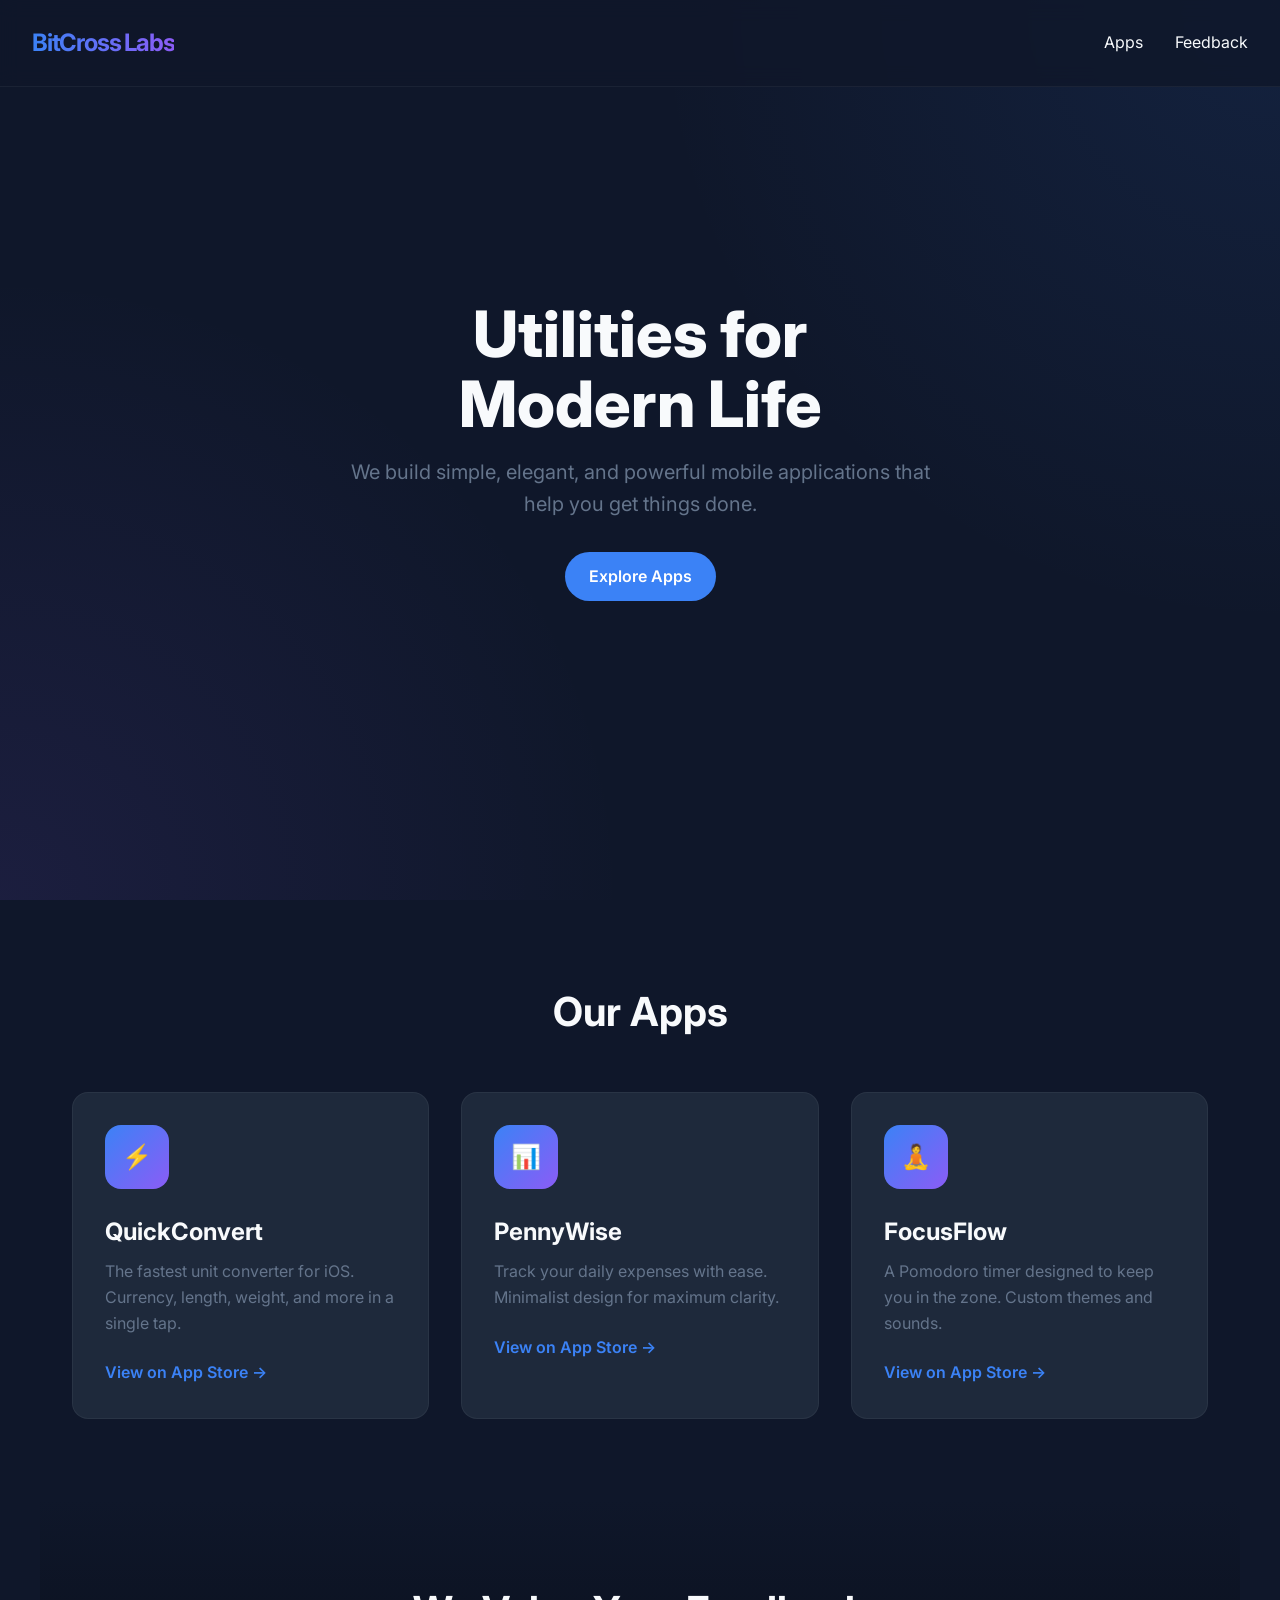
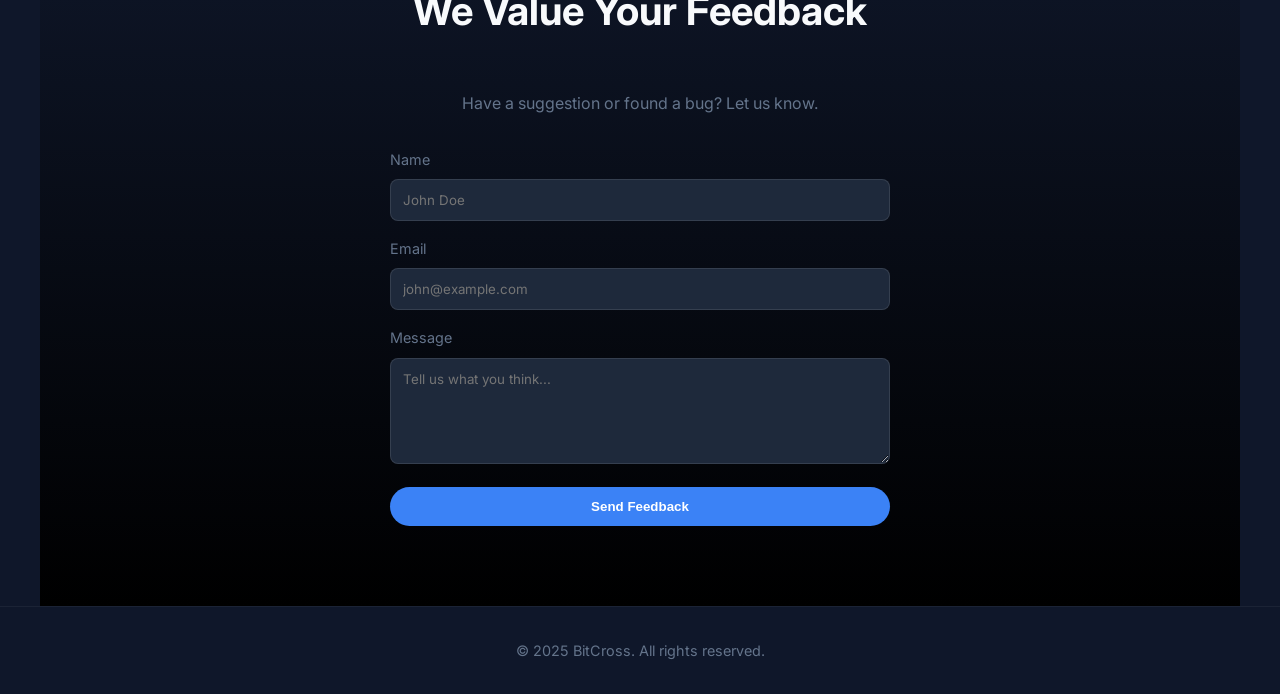
==== index.html @ 93db675d "Initial commit" ====
<!DOCTYPE html>
<html lang="en">

<head>
    <meta charset="UTF-8">
    <meta name="viewport" content="width=device-width, initial-scale=1.0">
    <title>BitCross | Utility Apps</title>
    <meta name="description" content="Simple, powerful utility apps for your everyday needs.">
    <link rel="preconnect" href="https://fonts.googleapis.com">
    <link rel="preconnect" href="https://fonts.gstatic.com" crossorigin>
    <link href="https://fonts.googleapis.com/css2?family=Inter:wght@400;600;700;800&display=swap" rel="stylesheet">
    <link rel="stylesheet" href="style.css">
</head>

<body>
    <header>
        <a href="#" class="logo">BitCross Labs</a>
        <nav>
            <ul>
                <li><a href="#apps">Apps</a></li>
                <li><a href="#feedback">Feedback</a></li>
            </ul>
        </nav>
    </header>

    <section class="hero">
        <h1>Utilities for<br>Modern Life</h1>
        <p>We build simple, elegant, and powerful mobile applications that help you get things done.</p>
        <a href="#apps" class="btn">Explore Apps</a>
    </section>

    <section id="apps" class="section">
        <h2 class="section-title">Our Apps</h2>
        <div class="apps-grid">
            <!-- Placeholder App 1 -->
            <div class="app-card">
                <div class="app-icon">⚡</div>
                <h3>QuickConvert</h3>
                <p>The fastest unit converter for iOS. Currency, length, weight, and more in a single tap.</p>
                <a href="#" class="app-link">View on App Store &rarr;</a>
            </div>

            <!-- Placeholder App 2 -->
            <div class="app-card">
                <div class="app-icon">📊</div>
                <h3>PennyWise</h3>
                <p>Track your daily expenses with ease. Minimalist design for maximum clarity.</p>
                <a href="#" class="app-link">View on App Store &rarr;</a>
            </div>

            <!-- Placeholder App 3 -->
            <div class="app-card">
                <div class="app-icon">🧘</div>
                <h3>FocusFlow</h3>
                <p>A Pomodoro timer designed to keep you in the zone. Custom themes and sounds.</p>
                <a href="#" class="app-link">View on App Store &rarr;</a>
            </div>
        </div>
    </section>

    <section id="feedback" class="section feedback">
        <h2 class="section-title">We Value Your Feedback</h2>
        <p style="color: var(--secondary-color); margin-bottom: 2rem;">Have a suggestion or found a bug? Let us know.
        </p>

        <form class="feedback-form" action="mailto:support@bitcross.com" method="POST" enctype="text/plain">
            <div class="input-group">
                <label for="name">Name</label>
                <input type="text" id="name" name="name" required placeholder="John Doe">
            </div>
            <div class="input-group">
                <label for="email">Email</label>
                <input type="email" id="email" name="email" required placeholder="john@example.com">
            </div>
            <div class="input-group">
                <label for="message">Message</label>
                <textarea id="message" name="message" rows="5" required
                    placeholder="Tell us what you think..."></textarea>
            </div>
            <button type="submit" class="btn" style="width: 100%; border: none; cursor: pointer;">Send Feedback</button>
        </form>
    </section>

    <footer>
        <p>&copy; 2025 BitCross. All rights reserved.</p>
    </footer>


    <script src="main.js"></script>
</body>

</html>
---- style.css ----
:root {
  --bg-color: #0f172a;
  --text-color: #f8fafc;
  --primary-color: #3b82f6;
  --secondary-color: #64748b;
  --accent-color: #8b5cf6;
  --card-bg: #1e293b;
  --font-main: 'Inter', sans-serif;
}

* {
  margin: 0;
  padding: 0;
  box-sizing: border-box;
}

body {
  font-family: var(--font-main);
  background-color: var(--bg-color);
  color: var(--text-color);
  line-height: 1.6;
  overflow-x: hidden;
}

a {
  text-decoration: none;
  color: inherit;
  transition: color 0.3s ease;
}

ul {
  list-style: none;
}

/* Header */
header {
  display: flex;
  justify-content: space-between;
  align-items: center;
  padding: 1.5rem 2rem;
  background: rgba(15, 23, 42, 0.8);
  backdrop-filter: blur(10px);
  position: fixed;
  width: 100%;
  top: 0;
  z-index: 1000;
  border-bottom: 1px solid rgba(255, 255, 255, 0.05);
}

.logo {
  font-size: 1.5rem;
  font-weight: 700;
  background: linear-gradient(to right, var(--primary-color), var(--accent-color));
  -webkit-background-clip: text;
  -webkit-text-fill-color: transparent;
  letter-spacing: -0.05em;
}

nav ul {
  display: flex;
  gap: 2rem;
}

nav a:hover {
  color: var(--primary-color);
}

/* Hero Section */
.hero {
  height: 100vh;
  display: flex;
  flex-direction: column;
  justify-content: center;
  align-items: center;
  text-align: center;
  padding: 0 2rem;
  background: radial-gradient(circle at top right, rgba(59, 130, 246, 0.1), transparent 40%),
              radial-gradient(circle at bottom left, rgba(139, 92, 246, 0.1), transparent 40%);
}

.hero h1 {
  font-size: 4rem;
  font-weight: 800;
  margin-bottom: 1rem;
  line-height: 1.1;
}

.hero p {
  font-size: 1.25rem;
  color: var(--secondary-color);
  margin-bottom: 2rem;
  max-width: 600px;
}

.btn {
  display: inline-block;
  padding: 0.75rem 1.5rem;
  background-color: var(--primary-color);
  color: white;
  border-radius: 9999px;
  font-weight: 600;
  transition: transform 0.2s ease, box-shadow 0.2s ease;
}

.btn:hover {
  transform: translateY(-2px);
  box-shadow: 0 4px 12px rgba(59, 130, 246, 0.3);
}

/* Apps Section */
.section {
  padding: 5rem 2rem;
  max-width: 1200px;
  margin: 0 auto;
}

.section-title {
  font-size: 2.5rem;
  font-weight: 700;
  margin-bottom: 3rem;
  text-align: center;
}

.apps-grid {
  display: grid;
  grid-template-columns: repeat(auto-fit, minmax(300px, 1fr));
  gap: 2rem;
}

.app-card {
  background-color: var(--card-bg);
  padding: 2rem;
  border-radius: 1rem;
  border: 1px solid rgba(255, 255, 255, 0.05);
  transition: transform 0.3s ease, border-color 0.3s ease;
}

.app-card:hover {
  transform: translateY(-5px);
  border-color: var(--primary-color);
}

.app-icon {
  width: 64px;
  height: 64px;
  background: linear-gradient(135deg, var(--primary-color), var(--accent-color));
  border-radius: 16px;
  margin-bottom: 1.5rem;
  display: flex;
  align-items: center;
  justify-content: center;
  font-size: 1.5rem;
}

.app-card h3 {
  font-size: 1.5rem;
  margin-bottom: 0.5rem;
}

.app-card p {
  color: var(--secondary-color);
  margin-bottom: 1.5rem;
}

.app-link {
  color: var(--primary-color);
  font-weight: 600;
  display: inline-flex;
  align-items: center;
  gap: 0.5rem;
}

/* Feedback Section */
.feedback {
  text-align: center;
  background: linear-gradient(to bottom, var(--bg-color), #000);
}

.feedback-form {
  max-width: 500px;
  margin: 0 auto;
  display: flex;
  flex-direction: column;
  gap: 1rem;
}

.input-group {
  text-align: left;
}

.input-group label {
  display: block;
  margin-bottom: 0.5rem;
  color: var(--secondary-color);
  font-size: 0.9rem;
}

input, textarea {
  width: 100%;
  padding: 0.75rem;
  background-color: var(--card-bg);
  border: 1px solid rgba(255, 255, 255, 0.1);
  border-radius: 0.5rem;
  color: var(--text-color);
  font-family: inherit;
  transition: border-color 0.3s ease;
}

input:focus, textarea:focus {
  outline: none;
  border-color: var(--primary-color);
}

/* Footer */
footer {
  text-align: center;
  padding: 2rem;
  color: var(--secondary-color);
  font-size: 0.9rem;
  border-top: 1px solid rgba(255, 255, 255, 0.05);
}

/* Responsive */
@media (max-width: 768px) {
  .hero h1 {
    font-size: 2.5rem;
  }
  
  nav {
    display: none; /* Simple mobile menu hidden for MVP */
  }
}
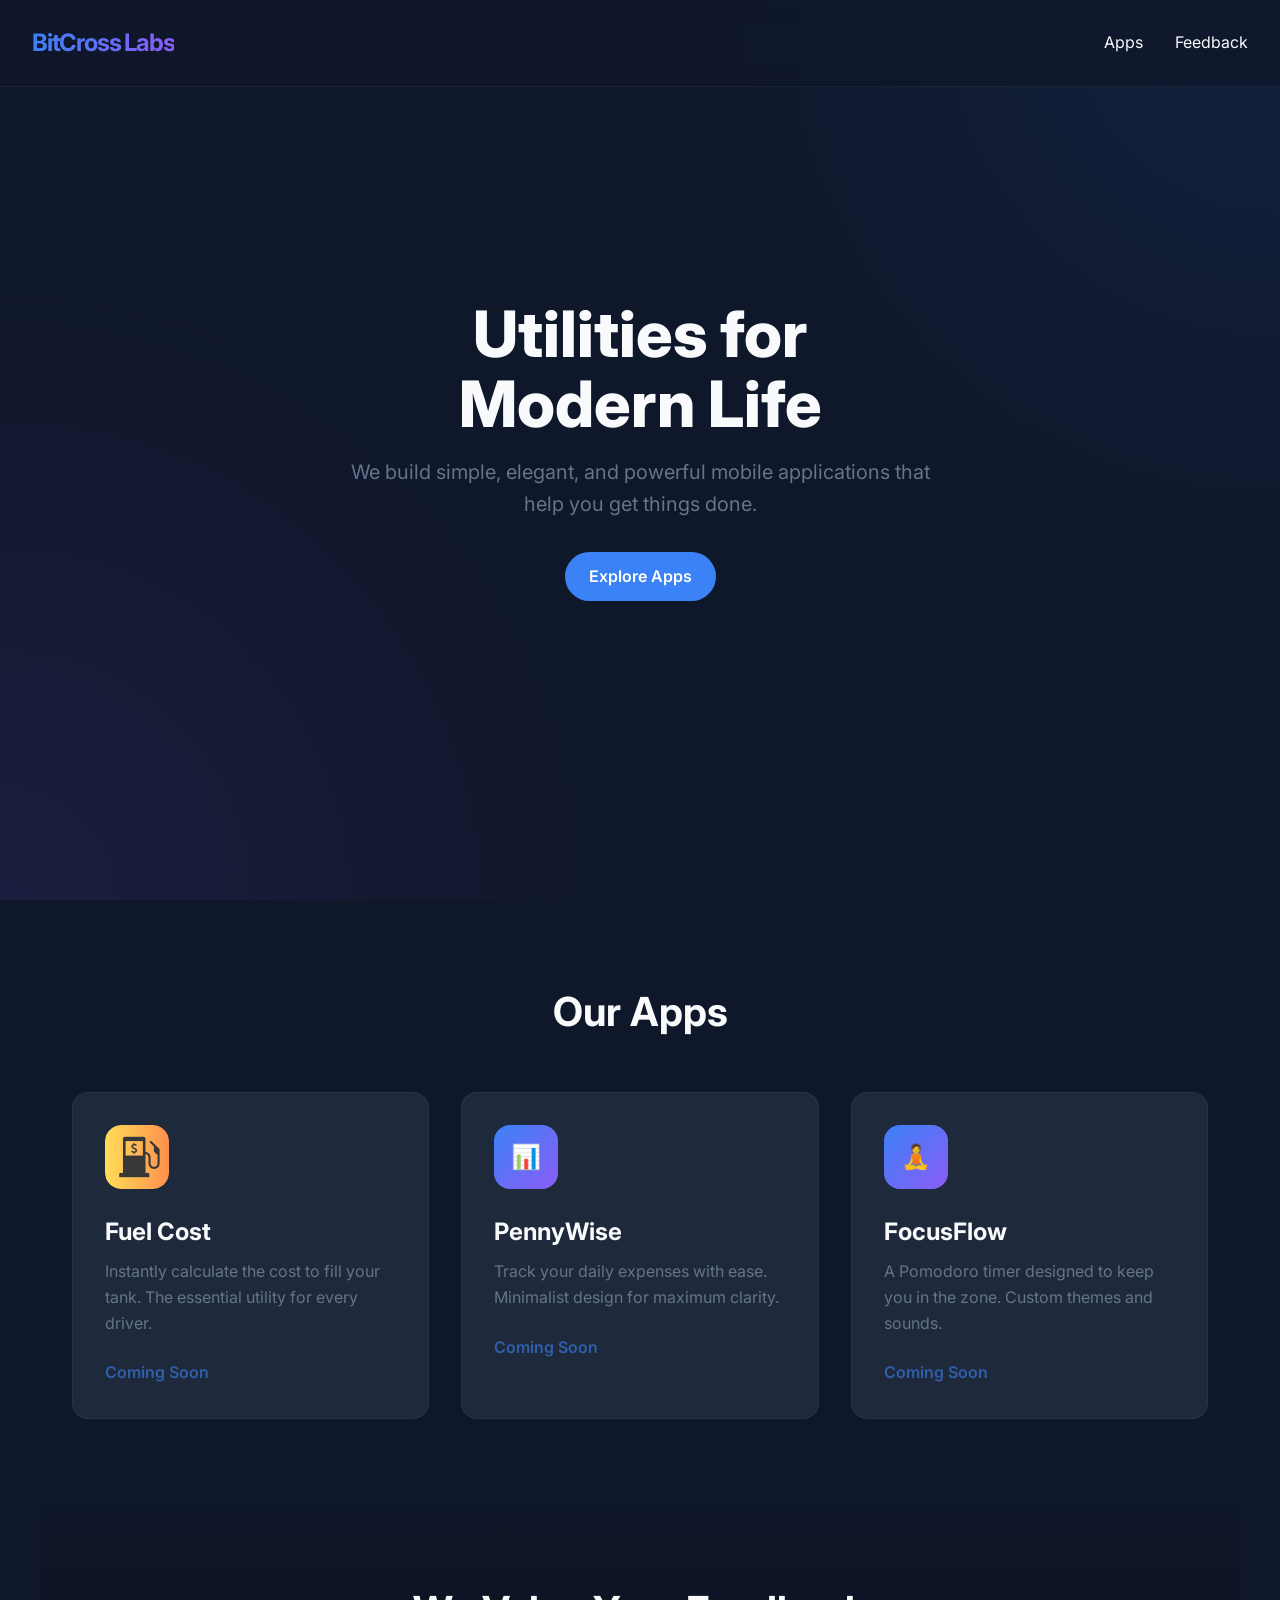
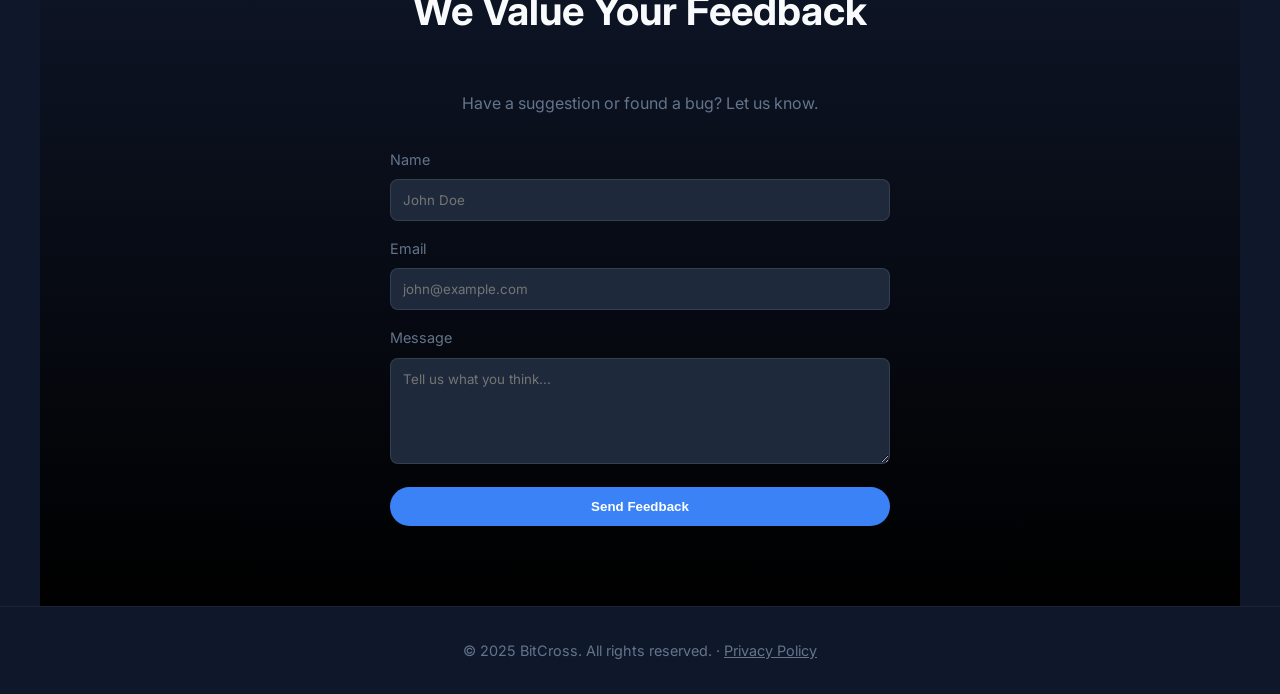
==== commit 52f7bc44: "Adds privacy policy for Fuel Cost app" ====
--- a/index.html
+++ b/index.html
@@ -32,12 +32,15 @@
     <section id="apps" class="section">
         <h2 class="section-title">Our Apps</h2>
         <div class="apps-grid">
-            <!-- Placeholder App 1 -->
+            <!-- Fuel Cost App -->
             <div class="app-card">
-                <div class="app-icon">⚡</div>
-                <h3>QuickConvert</h3>
-                <p>The fastest unit converter for iOS. Currency, length, weight, and more in a single tap.</p>
-                <a href="#" class="app-link">View on App Store &rarr;</a>
+
+                <div class="app-icon img-icon">
+                    <img src="images/fuel-cost-icon.png" alt="Fuel Cost Icon">
+                </div>
+                <h3>Fuel Cost</h3>
+                <p>Instantly calculate the cost to fill your tank. The essential utility for every driver.</p>
+                <span class="app-link disabled">Coming Soon</span>
             </div>
 
             <!-- Placeholder App 2 -->
@@ -45,7 +48,7 @@
                 <div class="app-icon">📊</div>
                 <h3>PennyWise</h3>
                 <p>Track your daily expenses with ease. Minimalist design for maximum clarity.</p>
-                <a href="#" class="app-link">View on App Store &rarr;</a>
+                <span class="app-link disabled">Coming Soon</span>
             </div>
 
             <!-- Placeholder App 3 -->
@@ -53,7 +56,7 @@
                 <div class="app-icon">🧘</div>
                 <h3>FocusFlow</h3>
                 <p>A Pomodoro timer designed to keep you in the zone. Custom themes and sounds.</p>
-                <a href="#" class="app-link">View on App Store &rarr;</a>
+                <span class="app-link disabled">Coming Soon</span>
             </div>
         </div>
     </section>
@@ -63,7 +66,7 @@
         <p style="color: var(--secondary-color); margin-bottom: 2rem;">Have a suggestion or found a bug? Let us know.
         </p>
 
-        <form class="feedback-form" action="mailto:support@bitcross.com" method="POST" enctype="text/plain">
+        <form class="feedback-form" action="mailto:contact@bitcross.app" method="POST" enctype="text/plain">
             <div class="input-group">
                 <label for="name">Name</label>
                 <input type="text" id="name" name="name" required placeholder="John Doe">
@@ -77,12 +80,14 @@
                 <textarea id="message" name="message" rows="5" required
                     placeholder="Tell us what you think..."></textarea>
             </div>
+            <div id="form-status" style="margin-bottom: 1rem; display: none;"></div>
             <button type="submit" class="btn" style="width: 100%; border: none; cursor: pointer;">Send Feedback</button>
         </form>
     </section>
 
     <footer>
-        <p>&copy; 2025 BitCross. All rights reserved.</p>
+        <p>&copy; 2025 BitCross. All rights reserved. &middot; <a href="fuel-cost-privacy.html"
+                style="text-decoration: underline;">Privacy Policy</a></p>
     </footer>
 
 
--- a/style.css
+++ b/style.css
@@ -51,6 +51,7 @@
   font-size: 1.5rem;
   font-weight: 700;
   background: linear-gradient(to right, var(--primary-color), var(--accent-color));
+  background-clip: text;
   -webkit-background-clip: text;
   -webkit-text-fill-color: transparent;
   letter-spacing: -0.05em;
@@ -75,7 +76,7 @@
   text-align: center;
   padding: 0 2rem;
   background: radial-gradient(circle at top right, rgba(59, 130, 246, 0.1), transparent 40%),
-              radial-gradient(circle at bottom left, rgba(139, 92, 246, 0.1), transparent 40%);
+    radial-gradient(circle at bottom left, rgba(139, 92, 246, 0.1), transparent 40%);
 }
 
 .hero h1 {
@@ -195,7 +196,8 @@
   font-size: 0.9rem;
 }
 
-input, textarea {
+input,
+textarea {
   width: 100%;
   padding: 0.75rem;
   background-color: var(--card-bg);
@@ -206,7 +208,8 @@
   transition: border-color 0.3s ease;
 }
 
-input:focus, textarea:focus {
+input:focus,
+textarea:focus {
   outline: none;
   border-color: var(--primary-color);
 }
@@ -225,8 +228,29 @@
   .hero h1 {
     font-size: 2.5rem;
   }
-  
+
   nav {
-    display: none; /* Simple mobile menu hidden for MVP */
+    display: none;
+    /* Simple mobile menu hidden for MVP */
   }
 }
+
+/* Custom App Styles */
+.app-icon.img-icon {
+  background: none;
+  padding: 0;
+  overflow: hidden;
+}
+
+.app-icon.img-icon img {
+  width: 100%;
+  height: 100%;
+  object-fit: cover;
+  border-radius: 16px;
+}
+
+.app-link.disabled {
+  opacity: 0.6;
+  cursor: default;
+  pointer-events: none;
+}
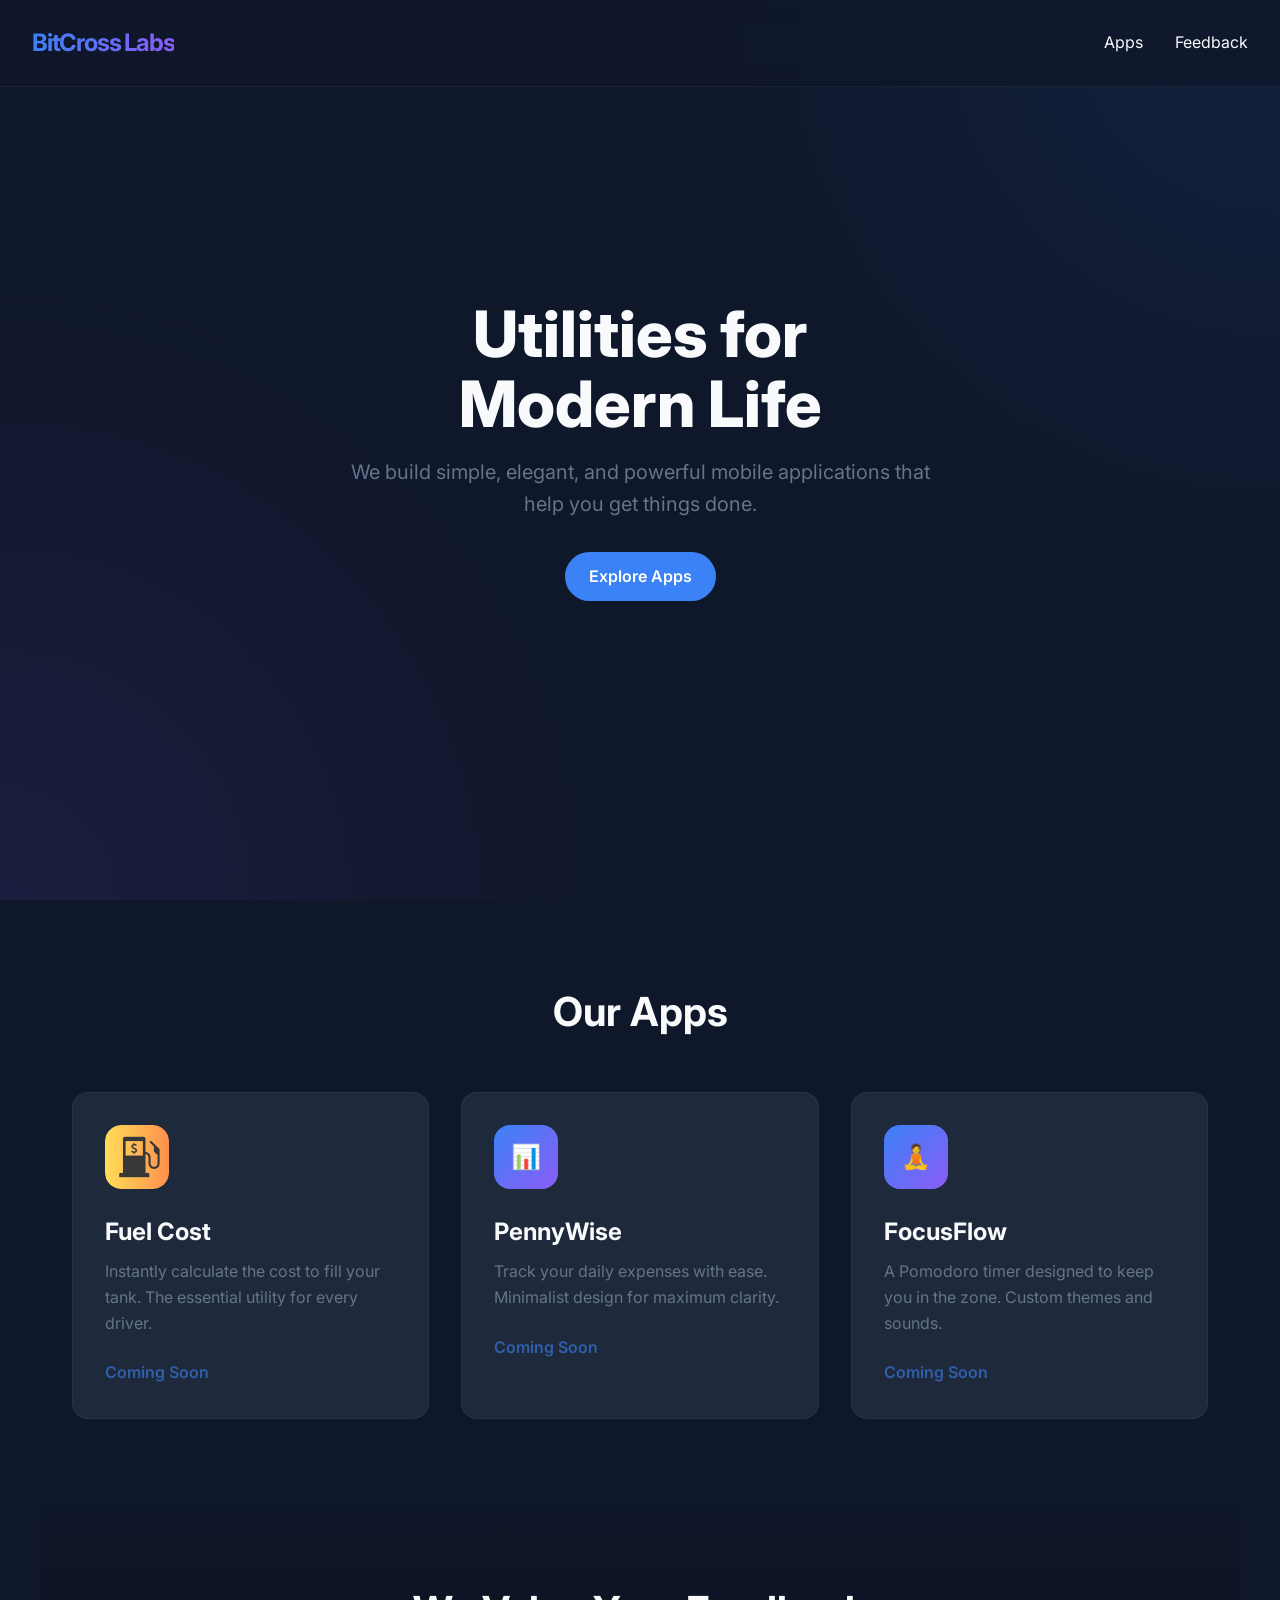
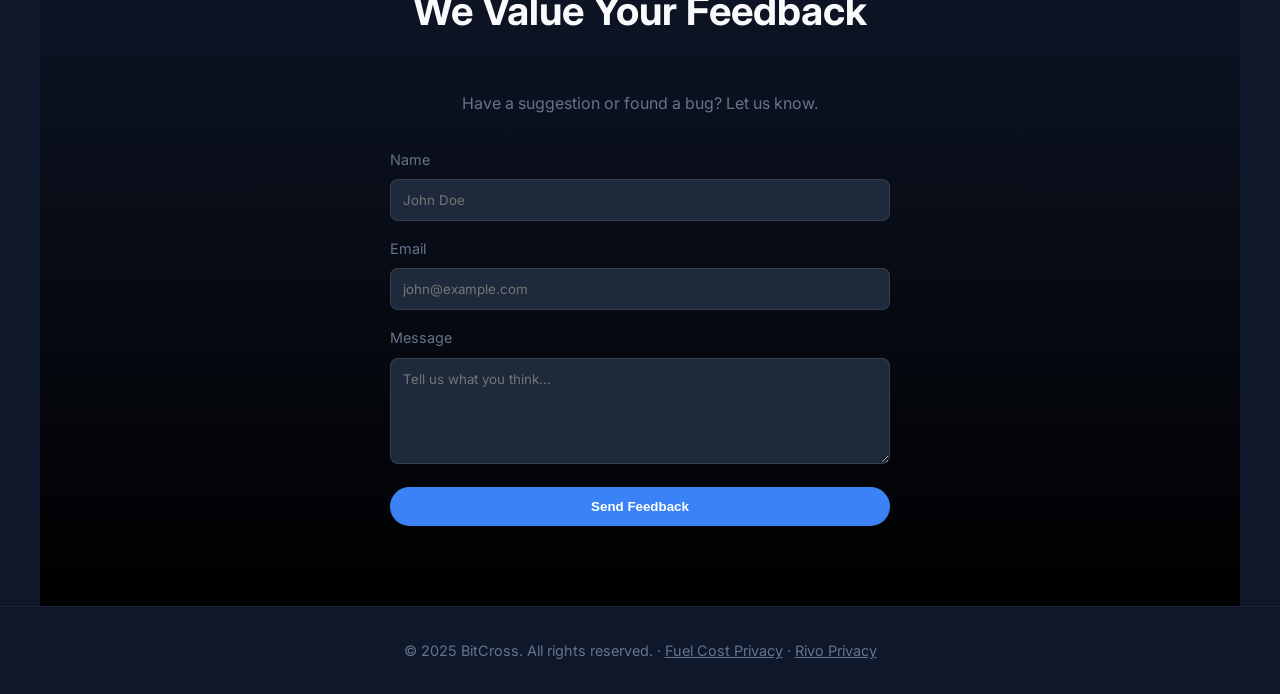
==== commit 09045eb4: "Adds Rivo privacy policy" ====
--- a/index.html
+++ b/index.html
@@ -87,7 +87,8 @@
 
     <footer>
         <p>&copy; 2025 BitCross. All rights reserved. &middot; <a href="fuel-cost-privacy.html"
-                style="text-decoration: underline;">Privacy Policy</a></p>
+                style="text-decoration: underline;">Fuel Cost Privacy</a> &middot; <a href="rivo-privacy.html"
+                style="text-decoration: underline;">Rivo Privacy</a></p>
     </footer>
 
 
--- a/style.css
+++ b/style.css
@@ -240,6 +240,8 @@
   background: none;
   padding: 0;
   overflow: hidden;
+  display: block;
+  /* Fix for Safari image sizing issue inside flex container */
 }
 
 .app-icon.img-icon img {
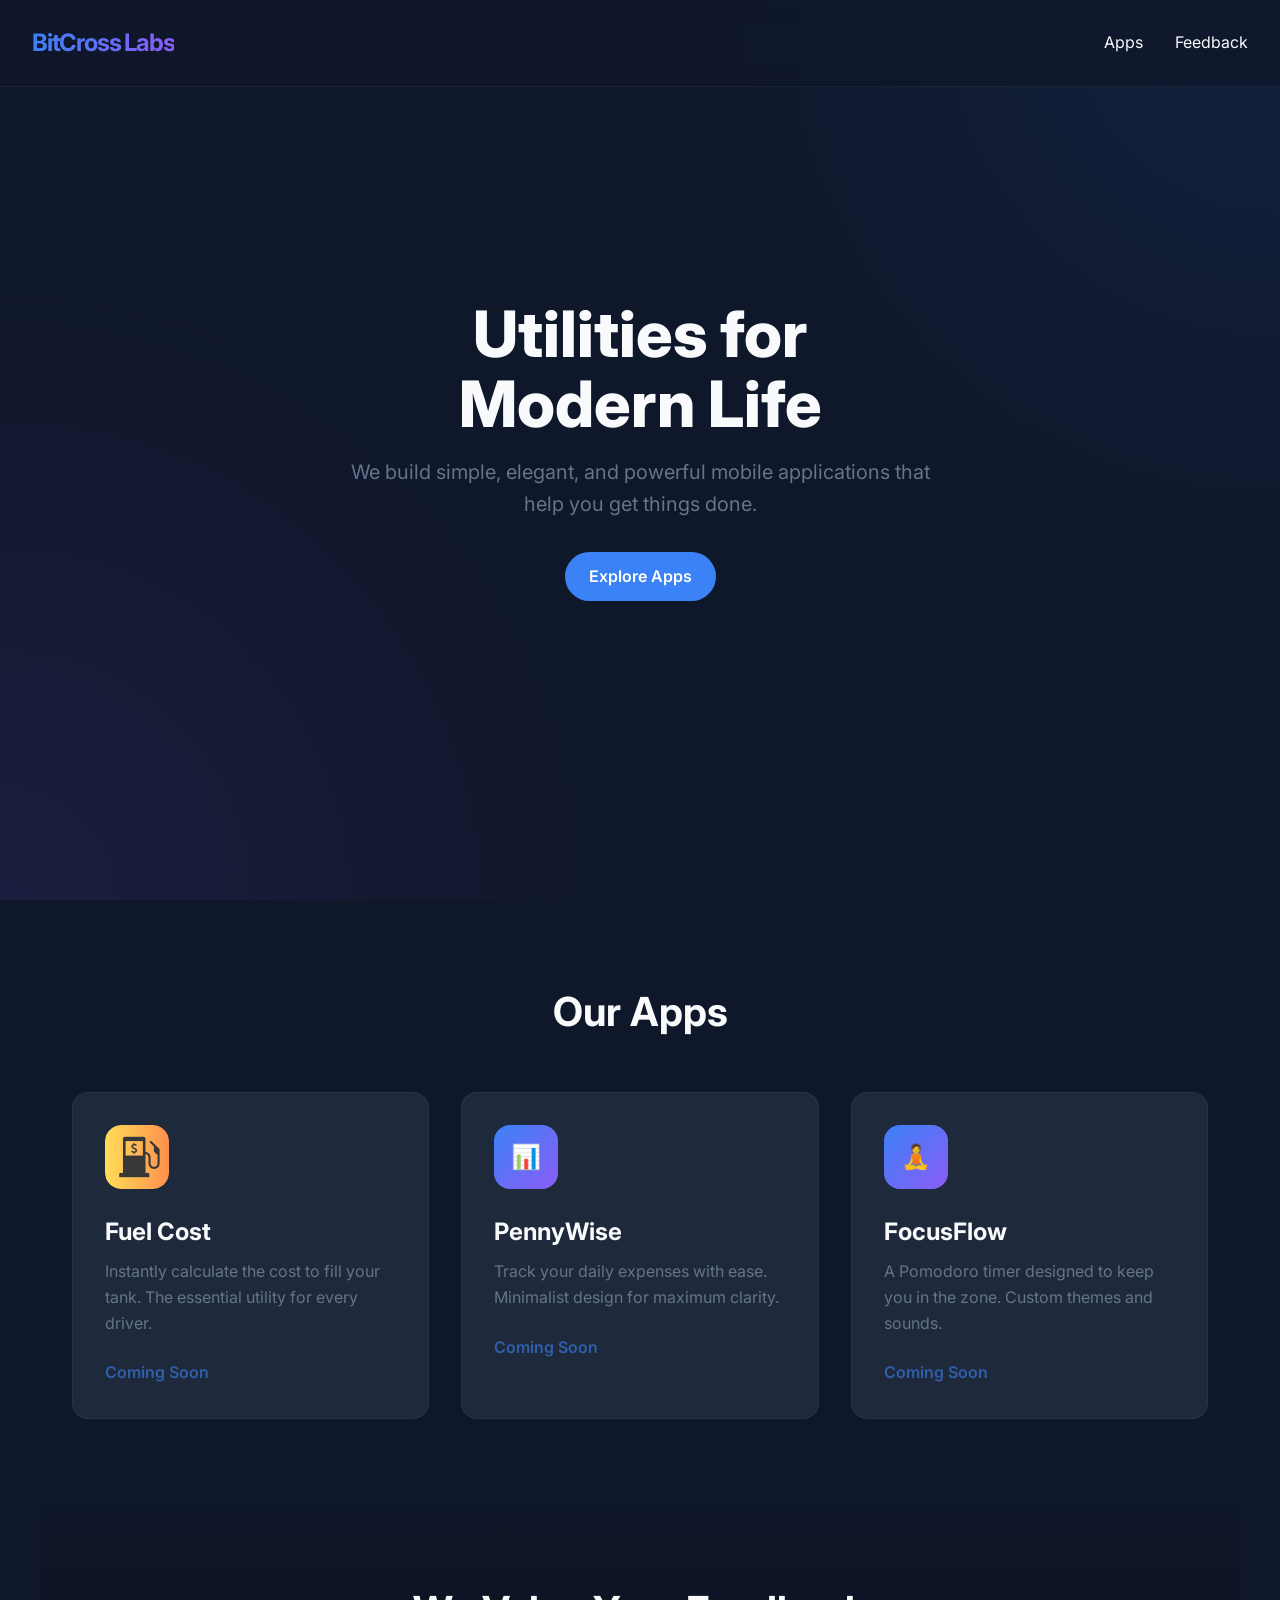
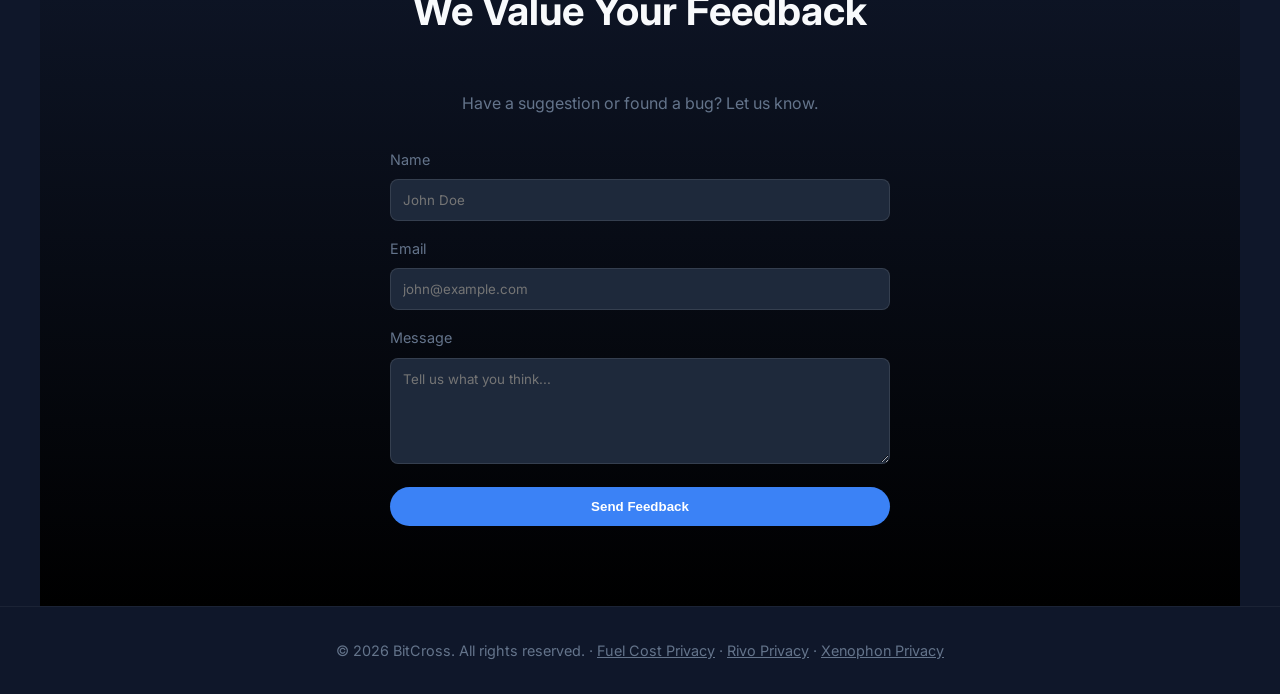
==== commit 032198bd: "updated the privacy policy to html for xenophon" ====
--- a/index.html
+++ b/index.html
@@ -86,9 +86,10 @@
     </section>
 
     <footer>
-        <p>&copy; 2025 BitCross. All rights reserved. &middot; <a href="fuel-cost-privacy.html"
+        <p>&copy; 2026 BitCross. All rights reserved. &middot; <a href="fuel-cost-privacy.html"
                 style="text-decoration: underline;">Fuel Cost Privacy</a> &middot; <a href="rivo-privacy.html"
-                style="text-decoration: underline;">Rivo Privacy</a></p>
+                style="text-decoration: underline;">Rivo Privacy</a> &middot; <a href="xenophon/PrivacyPolicy.html"
+                style="text-decoration: underline;">Xenophon Privacy</a></p>
     </footer>
 
 
